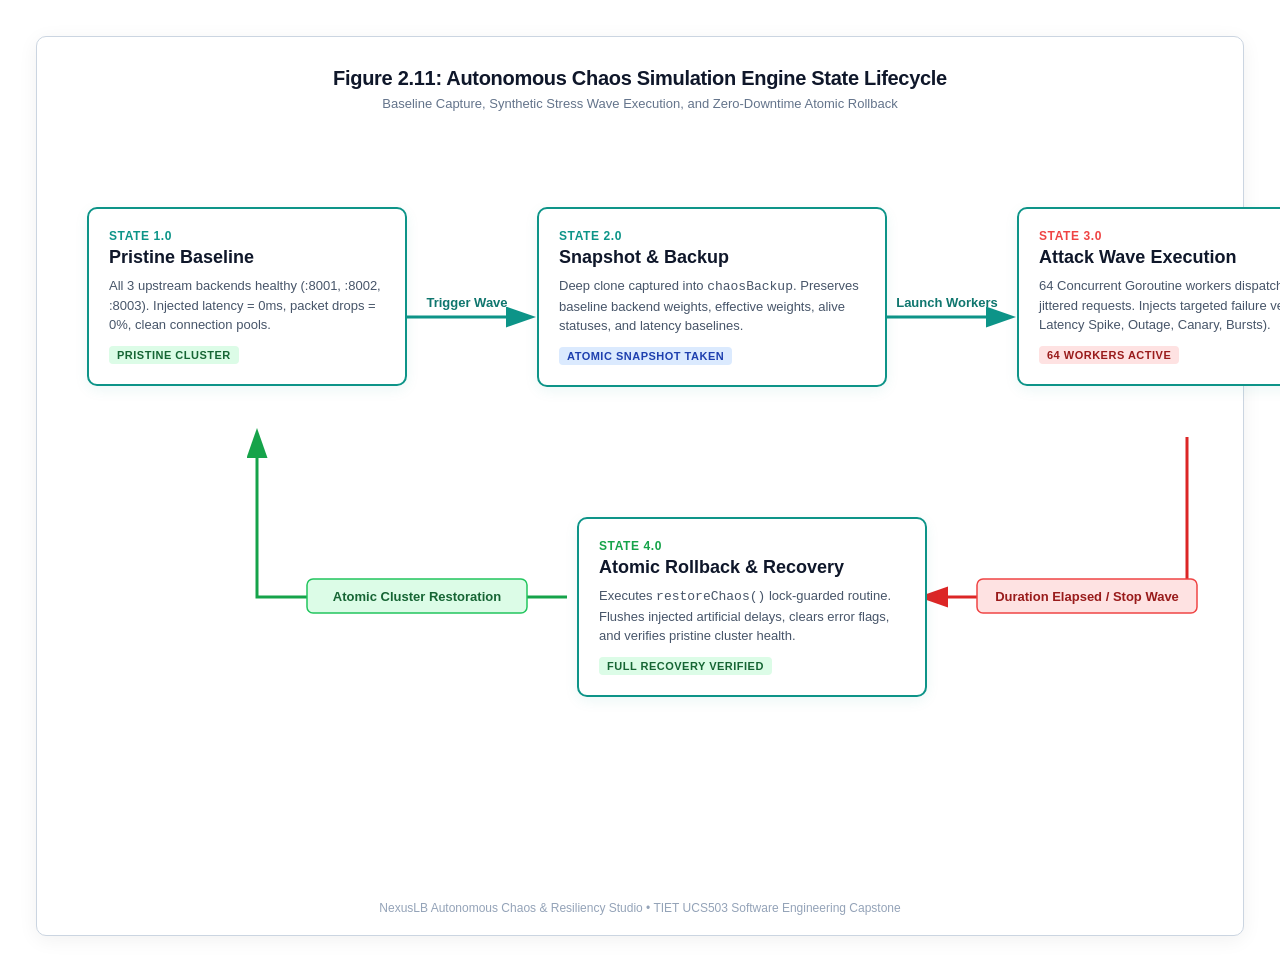
==== EST-report/images/figure_2_11_sim.html @ 875b8e44 "added system architecture and design diagrams with documentation files" ====
<!DOCTYPE html>
<html>
<head>
<meta charset="utf-8">

<style>
  * { box-sizing: border-box; margin: 0; padding: 0; }
  body {
    background: #ffffff;
    font-family: -apple-system, BlinkMacSystemFont, "Segoe UI", Roboto, "Helvetica Neue", Arial, sans-serif;
    color: #1e293b;
    display: flex;
    justify-content: center;
    align-items: center;
    padding: 36px;
  }
  .card {
    background: #ffffff;
    border-radius: 12px;
    box-shadow: 0 4px 20px rgba(0,0,0,0.06);
    border: 1px solid #e2e8f0;
    padding: 28px;
    position: relative;
  }
  .diagram-title {
    font-size: 20px;
    font-weight: 800;
    color: #0f172a;
    text-align: center;
    letter-spacing: -0.3px;
    margin-bottom: 6px;
  }
  .diagram-subtitle {
    font-size: 13px;
    color: #64748b;
    text-align: center;
    margin-bottom: 24px;
    font-weight: 500;
  }
  .entity-box {
    background: #f8fafc;
    border: 2px solid #334155;
    border-radius: 8px;
    padding: 14px 18px;
    text-align: center;
    font-weight: 700;
    font-size: 15px;
    color: #0f172a;
  }
  .process-circle {
    background: #eff6ff;
    border: 2.5px solid #2563eb;
    border-radius: 50%;
    display: flex;
    flex-direction: column;
    justify-content: center;
    align-items: center;
    text-align: center;
    padding: 12px;
  }
  .datastore-box {
    background: #f0fdf4;
    border: 2px solid #16a34a;
    border-radius: 6px;
    padding: 10px 14px;
    text-align: center;
    font-size: 13px;
    font-weight: 600;
    color: #166534;
  }
  .badge {
    display: inline-block;
    padding: 3px 8px;
    border-radius: 4px;
    font-size: 11px;
    font-weight: 700;
    text-transform: uppercase;
    letter-spacing: 0.5px;
  }
  .badge-blue { background: #dbeafe; color: #1e40af; }
  .badge-green { background: #dcfce7; color: #166534; }
  .badge-amber { background: #fef3c7; color: #92400e; }
  .badge-red { background: #fee2e2; color: #991b1b; }
  .badge-purple { background: #f3e8ff; color: #6b21a8; }
</style>

<style>
  .canvas {
    width: 1450px;
    height: 900px;
    position: relative;
    background: #ffffff;
    border: 1px solid #cbd5e1;
    border-radius: 10px;
    padding: 30px;
  }
  .chaos-stage {
    background: #ffffff;
    border: 2.5px solid #0d9488;
    border-radius: 10px;
    box-shadow: 0 4px 14px rgba(13,148,136,0.08);
    position: absolute;
    padding: 20px;
    text-align: left;
  }
  .stage-num {
    font-size: 12px;
    font-weight: 800;
    text-transform: uppercase;
    letter-spacing: 0.6px;
    color: #0d9488;
    margin-bottom: 4px;
  }
  .stage-title {
    font-size: 18px;
    font-weight: 800;
    color: #0f172a;
    margin-bottom: 8px;
  }
  .stage-desc {
    font-size: 13px;
    color: #475569;
    line-height: 1.5;
  }
  .stage-badge {
    margin-top: 10px;
    display: inline-block;
  }
</style>
</head>
<body>
<div class="card canvas">
  <div class="diagram-title">Figure 2.11: Autonomous Chaos Simulation Engine State Lifecycle</div>
  <div class="diagram-subtitle">Baseline Capture, Synthetic Stress Wave Execution, and Zero-Downtime Atomic Rollback</div>

  <!-- SVG Connectors -->
  <svg style="position: absolute; top: 0; left: 0; width: 1450px; height: 900px; pointer-events: none;">
    <defs>
      <marker id="arr-teal" markerWidth="10" markerHeight="10" refX="7" refY="3.5" orient="auto">
        <polygon points="0 0, 10 3.5, 0 7" fill="#0d9488" />
      </marker>
      <marker id="arr-red" markerWidth="10" markerHeight="10" refX="7" refY="3.5" orient="auto">
        <polygon points="0 0, 10 3.5, 0 7" fill="#dc2626" />
      </marker>
      <marker id="arr-green" markerWidth="10" markerHeight="10" refX="7" refY="3.5" orient="auto">
        <polygon points="0 0, 10 3.5, 0 7" fill="#16a34a" />
      </marker>
    </defs>

    <!-- Stage 1 to Stage 2 -->
    <path d="M 370 280 L 490 280" stroke="#0d9488" stroke-width="3" marker-end="url(#arr-teal)" fill="none" />
    <text x="430" y="270" fill="#0f766e" font-size="13" font-weight="800" text-anchor="middle">Trigger Wave</text>

    <!-- Stage 2 to Stage 3 -->
    <path d="M 850 280 L 970 280" stroke="#0d9488" stroke-width="3" marker-end="url(#arr-teal)" fill="none" />
    <text x="910" y="270" fill="#0f766e" font-size="13" font-weight="800" text-anchor="middle">Launch Workers</text>

    <!-- Stage 3 to Stage 4 (Diagonal Down-Left) -->
    <path d="M 1150 400 L 1150 560 L 890 560" stroke="#dc2626" stroke-width="3" marker-end="url(#arr-red)" fill="none" />
    <rect x="940" y="542" width="220" height="34" rx="6" fill="#fee2e2" stroke="#ef4444" stroke-width="1.5" />
    <text x="1050" y="564" fill="#991b1b" font-size="13" font-weight="800" text-anchor="middle">Duration Elapsed / Stop Wave</text>

    <!-- Stage 4 to Stage 1 (Diagonal Up-Left) -->
    <path d="M 530 560 L 220 560 L 220 400" stroke="#16a34a" stroke-width="3" marker-end="url(#arr-green)" fill="none" />
    <rect x="270" y="542" width="220" height="34" rx="6" fill="#dcfce7" stroke="#22c55e" stroke-width="1.5" />
    <text x="380" y="564" fill="#166534" font-size="13" font-weight="800" text-anchor="middle">Atomic Cluster Restoration</text>
  </svg>

  <!-- Stage 1 -->
  <div style="top: 170px; left: 50px; width: 320px;" class="chaos-stage">
    <div class="stage-num">State 1.0</div>
    <div class="stage-title">Pristine Baseline</div>
    <div class="stage-desc">
      All 3 upstream backends healthy (:8001, :8002, :8003). Injected latency = 0ms, packet drops = 0%, clean connection pools.
    </div>
    <div class="stage-badge"><span class="badge badge-green">Pristine Cluster</span></div>
  </div>

  <!-- Stage 2 -->
  <div style="top: 170px; left: 500px; width: 350px;" class="chaos-stage">
    <div class="stage-num">State 2.0</div>
    <div class="stage-title">Snapshot & Backup</div>
    <div class="stage-desc">
      Deep clone captured into <code>chaosBackup</code>. Preserves baseline backend weights, effective weights, alive statuses, and latency baselines.
    </div>
    <div class="stage-badge"><span class="badge badge-blue">Atomic Snapshot Taken</span></div>
  </div>

  <!-- Stage 3 -->
  <div style="top: 170px; left: 980px; width: 360px;" class="chaos-stage" style="border-color: #ef4444;">
    <div class="stage-num" style="color: #ef4444;">State 3.0</div>
    <div class="stage-title">Attack Wave Execution</div>
    <div class="stage-desc">
      64 Concurrent Goroutine workers dispatch Poisson-jittered requests. Injects targeted failure vector (DoS, Latency Spike, Outage, Canary, Bursts).
    </div>
    <div class="stage-badge"><span class="badge badge-red">64 Workers Active</span></div>
  </div>

  <!-- Stage 4 -->
  <div style="top: 480px; left: 540px; width: 350px;" class="chaos-stage" style="border-color: #16a34a;">
    <div class="stage-num" style="color: #16a34a;">State 4.0</div>
    <div class="stage-title">Atomic Rollback & Recovery</div>
    <div class="stage-desc">
      Executes <code>restoreChaos()</code> lock-guarded routine. Flushes injected artificial delays, clears error flags, and verifies pristine cluster health.
    </div>
    <div class="stage-badge"><span class="badge badge-green">Full Recovery Verified</span></div>
  </div>

  <div style="position: absolute; bottom: 20px; left: 0; right: 0; text-align: center; font-size: 12px; color: #94a3b8; font-weight: 500;">
    NexusLB Autonomous Chaos & Resiliency Studio &bull; TIET UCS503 Software Engineering Capstone
  </div>
</div>
</body>
</html>
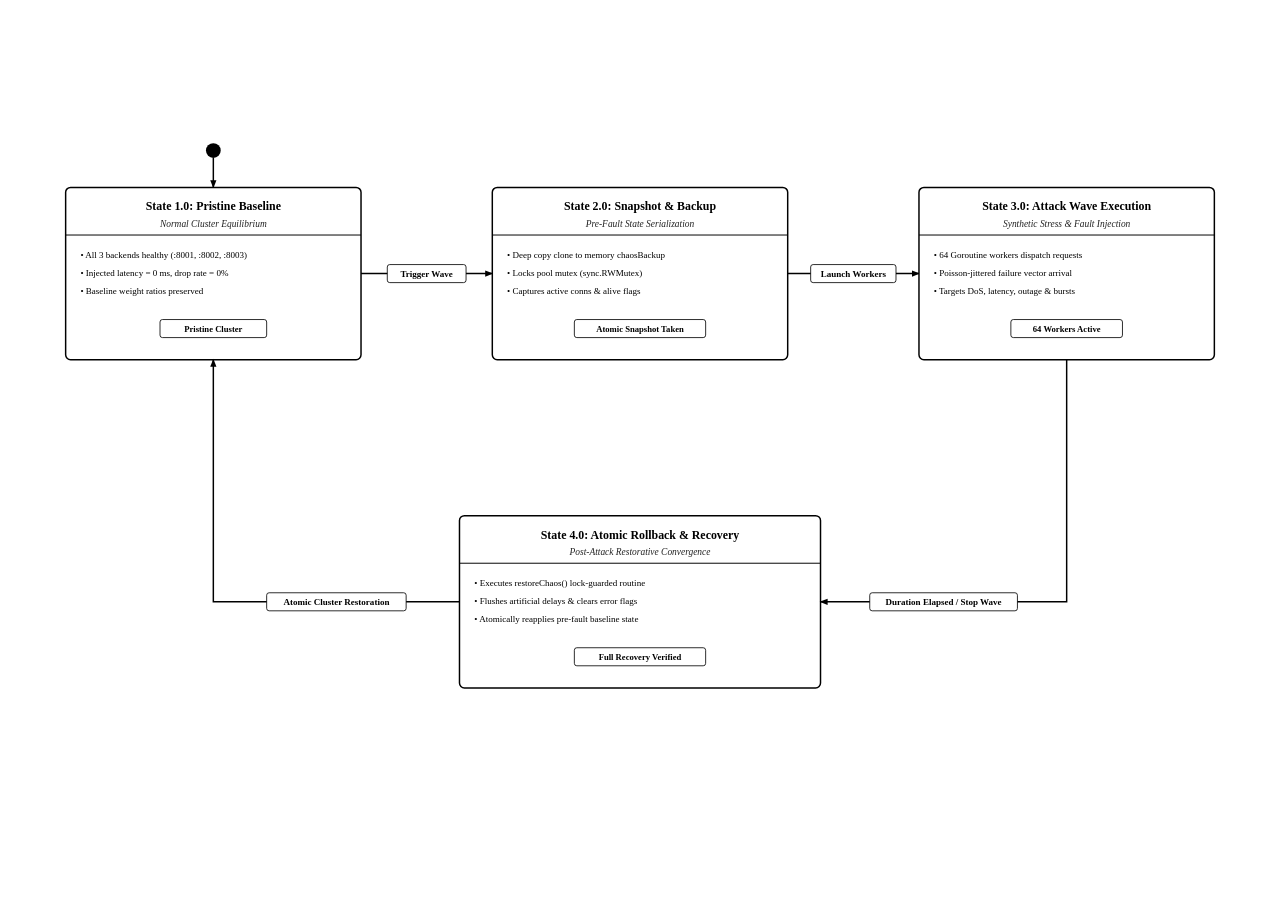
==== commit 277f5b70: "added EST report figures and gitignore scratch directory" ====
--- a/EST-report/images/figure_2_11_sim.html
+++ b/EST-report/images/figure_2_11_sim.html
@@ -1,214 +1,228 @@
 <!DOCTYPE html>
-<html>
+<html lang="en">
 <head>
-<meta charset="utf-8">
-
+<meta charset="UTF-8">
 <style>
   * { box-sizing: border-box; margin: 0; padding: 0; }
-  body {
-    background: #ffffff;
-    font-family: -apple-system, BlinkMacSystemFont, "Segoe UI", Roboto, "Helvetica Neue", Arial, sans-serif;
-    color: #1e293b;
+  html, body {
+    margin: 0;
+    padding: 0;
+    overflow: hidden;
+    background-color: #FFFFFF;
+    font-family: "Latin Modern Roman", "Computer Modern", "Times New Roman", Times, serif;
     display: flex;
     justify-content: center;
     align-items: center;
-    padding: 36px;
-  }
-  .card {
-    background: #ffffff;
-    border-radius: 12px;
-    box-shadow: 0 4px 20px rgba(0,0,0,0.06);
-    border: 1px solid #e2e8f0;
-    padding: 28px;
+    width: 100%;
+    height: 100%;
+  }
+  .canvas {
+    width: 1560px;
+    height: 800px;
+    background: #FFFFFF;
     position: relative;
   }
-  .diagram-title {
-    font-size: 20px;
-    font-weight: 800;
-    color: #0f172a;
-    text-align: center;
-    letter-spacing: -0.3px;
-    margin-bottom: 6px;
-  }
-  .diagram-subtitle {
-    font-size: 13px;
-    color: #64748b;
-    text-align: center;
-    margin-bottom: 24px;
-    font-weight: 500;
-  }
-  .entity-box {
-    background: #f8fafc;
-    border: 2px solid #334155;
-    border-radius: 8px;
-    padding: 14px 18px;
-    text-align: center;
-    font-weight: 700;
-    font-size: 15px;
-    color: #0f172a;
-  }
-  .process-circle {
-    background: #eff6ff;
-    border: 2.5px solid #2563eb;
-    border-radius: 50%;
-    display: flex;
-    flex-direction: column;
-    justify-content: center;
-    align-items: center;
-    text-align: center;
-    padding: 12px;
-  }
-  .datastore-box {
-    background: #f0fdf4;
-    border: 2px solid #16a34a;
-    border-radius: 6px;
-    padding: 10px 14px;
-    text-align: center;
-    font-size: 13px;
-    font-weight: 600;
-    color: #166534;
-  }
-  .badge {
-    display: inline-block;
-    padding: 3px 8px;
-    border-radius: 4px;
+  svg {
+    width: 100%;
+    height: 100%;
+    overflow: visible;
+  }
+
+  /* State Boxes */
+  .state-box {
+    fill: #FFFFFF;
+    stroke: #000000;
+    stroke-width: 1.8px;
+    rx: 6px;
+  }
+  .state-divider {
+    stroke: #000000;
+    stroke-width: 1.2px;
+  }
+
+  /* Typography */
+  .state-title {
+    font-size: 14.5px;
+    font-weight: bold;
+    fill: #000000;
+    text-anchor: middle;
+  }
+  .state-sub {
+    font-size: 11.5px;
+    font-weight: normal;
+    font-style: italic;
+    fill: #222222;
+    text-anchor: middle;
+  }
+  .bullet-text {
     font-size: 11px;
-    font-weight: 700;
-    text-transform: uppercase;
-    letter-spacing: 0.5px;
-  }
-  .badge-blue { background: #dbeafe; color: #1e40af; }
-  .badge-green { background: #dcfce7; color: #166534; }
-  .badge-amber { background: #fef3c7; color: #92400e; }
-  .badge-red { background: #fee2e2; color: #991b1b; }
-  .badge-purple { background: #f3e8ff; color: #6b21a8; }
-</style>
-
-<style>
-  .canvas {
-    width: 1450px;
-    height: 900px;
-    position: relative;
-    background: #ffffff;
-    border: 1px solid #cbd5e1;
-    border-radius: 10px;
-    padding: 30px;
-  }
-  .chaos-stage {
-    background: #ffffff;
-    border: 2.5px solid #0d9488;
-    border-radius: 10px;
-    box-shadow: 0 4px 14px rgba(13,148,136,0.08);
-    position: absolute;
-    padding: 20px;
-    text-align: left;
-  }
-  .stage-num {
-    font-size: 12px;
-    font-weight: 800;
-    text-transform: uppercase;
-    letter-spacing: 0.6px;
-    color: #0d9488;
-    margin-bottom: 4px;
-  }
-  .stage-title {
-    font-size: 18px;
-    font-weight: 800;
-    color: #0f172a;
-    margin-bottom: 8px;
-  }
-  .stage-desc {
-    font-size: 13px;
-    color: #475569;
-    line-height: 1.5;
-  }
-  .stage-badge {
-    margin-top: 10px;
-    display: inline-block;
+    font-weight: normal;
+    fill: #000000;
+    text-anchor: start;
+  }
+  .status-pill-bg {
+    fill: #FFFFFF;
+    stroke: #000000;
+    stroke-width: 1px;
+    rx: 3px;
+  }
+  .status-pill-text {
+    font-size: 10.5px;
+    font-weight: bold;
+    fill: #000000;
+    text-anchor: middle;
+  }
+
+  /* Initial Pseudo-State Node */
+  .init-node {
+    fill: #000000;
+  }
+
+  /* Connectors */
+  .conn-solid {
+    fill: none;
+    stroke: #000000;
+    stroke-width: 1.8px;
+  }
+
+  /* Badges & Labels */
+  .badge-bg {
+    fill: #FFFFFF;
+    stroke: #000000;
+    stroke-width: 1px;
+    rx: 3px;
+  }
+  .badge-text {
+    font-size: 11px;
+    font-weight: bold;
+    fill: #000000;
+    text-anchor: middle;
   }
 </style>
 </head>
 <body>
-<div class="card canvas">
-  <div class="diagram-title">Figure 2.11: Autonomous Chaos Simulation Engine State Lifecycle</div>
-  <div class="diagram-subtitle">Baseline Capture, Synthetic Stress Wave Execution, and Zero-Downtime Atomic Rollback</div>
-
-  <!-- SVG Connectors -->
-  <svg style="position: absolute; top: 0; left: 0; width: 1450px; height: 900px; pointer-events: none;">
-    <defs>
-      <marker id="arr-teal" markerWidth="10" markerHeight="10" refX="7" refY="3.5" orient="auto">
-        <polygon points="0 0, 10 3.5, 0 7" fill="#0d9488" />
-      </marker>
-      <marker id="arr-red" markerWidth="10" markerHeight="10" refX="7" refY="3.5" orient="auto">
-        <polygon points="0 0, 10 3.5, 0 7" fill="#dc2626" />
-      </marker>
-      <marker id="arr-green" markerWidth="10" markerHeight="10" refX="7" refY="3.5" orient="auto">
-        <polygon points="0 0, 10 3.5, 0 7" fill="#16a34a" />
-      </marker>
-    </defs>
-
-    <!-- Stage 1 to Stage 2 -->
-    <path d="M 370 280 L 490 280" stroke="#0d9488" stroke-width="3" marker-end="url(#arr-teal)" fill="none" />
-    <text x="430" y="270" fill="#0f766e" font-size="13" font-weight="800" text-anchor="middle">Trigger Wave</text>
-
-    <!-- Stage 2 to Stage 3 -->
-    <path d="M 850 280 L 970 280" stroke="#0d9488" stroke-width="3" marker-end="url(#arr-teal)" fill="none" />
-    <text x="910" y="270" fill="#0f766e" font-size="13" font-weight="800" text-anchor="middle">Launch Workers</text>
-
-    <!-- Stage 3 to Stage 4 (Diagonal Down-Left) -->
-    <path d="M 1150 400 L 1150 560 L 890 560" stroke="#dc2626" stroke-width="3" marker-end="url(#arr-red)" fill="none" />
-    <rect x="940" y="542" width="220" height="34" rx="6" fill="#fee2e2" stroke="#ef4444" stroke-width="1.5" />
-    <text x="1050" y="564" fill="#991b1b" font-size="13" font-weight="800" text-anchor="middle">Duration Elapsed / Stop Wave</text>
-
-    <!-- Stage 4 to Stage 1 (Diagonal Up-Left) -->
-    <path d="M 530 560 L 220 560 L 220 400" stroke="#16a34a" stroke-width="3" marker-end="url(#arr-green)" fill="none" />
-    <rect x="270" y="542" width="220" height="34" rx="6" fill="#dcfce7" stroke="#22c55e" stroke-width="1.5" />
-    <text x="380" y="564" fill="#166534" font-size="13" font-weight="800" text-anchor="middle">Atomic Cluster Restoration</text>
-  </svg>
-
-  <!-- Stage 1 -->
-  <div style="top: 170px; left: 50px; width: 320px;" class="chaos-stage">
-    <div class="stage-num">State 1.0</div>
-    <div class="stage-title">Pristine Baseline</div>
-    <div class="stage-desc">
-      All 3 upstream backends healthy (:8001, :8002, :8003). Injected latency = 0ms, packet drops = 0%, clean connection pools.
-    </div>
-    <div class="stage-badge"><span class="badge badge-green">Pristine Cluster</span></div>
-  </div>
-
-  <!-- Stage 2 -->
-  <div style="top: 170px; left: 500px; width: 350px;" class="chaos-stage">
-    <div class="stage-num">State 2.0</div>
-    <div class="stage-title">Snapshot & Backup</div>
-    <div class="stage-desc">
-      Deep clone captured into <code>chaosBackup</code>. Preserves baseline backend weights, effective weights, alive statuses, and latency baselines.
-    </div>
-    <div class="stage-badge"><span class="badge badge-blue">Atomic Snapshot Taken</span></div>
-  </div>
-
-  <!-- Stage 3 -->
-  <div style="top: 170px; left: 980px; width: 360px;" class="chaos-stage" style="border-color: #ef4444;">
-    <div class="stage-num" style="color: #ef4444;">State 3.0</div>
-    <div class="stage-title">Attack Wave Execution</div>
-    <div class="stage-desc">
-      64 Concurrent Goroutine workers dispatch Poisson-jittered requests. Injects targeted failure vector (DoS, Latency Spike, Outage, Canary, Bursts).
-    </div>
-    <div class="stage-badge"><span class="badge badge-red">64 Workers Active</span></div>
-  </div>
-
-  <!-- Stage 4 -->
-  <div style="top: 480px; left: 540px; width: 350px;" class="chaos-stage" style="border-color: #16a34a;">
-    <div class="stage-num" style="color: #16a34a;">State 4.0</div>
-    <div class="stage-title">Atomic Rollback & Recovery</div>
-    <div class="stage-desc">
-      Executes <code>restoreChaos()</code> lock-guarded routine. Flushes injected artificial delays, clears error flags, and verifies pristine cluster health.
-    </div>
-    <div class="stage-badge"><span class="badge badge-green">Full Recovery Verified</span></div>
-  </div>
-
-  <div style="position: absolute; bottom: 20px; left: 0; right: 0; text-align: center; font-size: 12px; color: #94a3b8; font-weight: 500;">
-    NexusLB Autonomous Chaos & Resiliency Studio &bull; TIET UCS503 Software Engineering Capstone
-  </div>
+<div class="canvas">
+<svg viewBox="0 0 1560 800" xmlns="http://www.w3.org/2000/svg">
+  <defs>
+    <marker id="arrow" viewBox="0 0 10 10" refX="8" refY="5" markerWidth="6" markerHeight="6" orient="auto-start-reverse">
+      <path d="M 0 1.5 L 9 5 L 0 8.5 z" fill="#000000" />
+    </marker>
+  </defs>
+
+  <!-- ==================== INITIAL PSEUDO-STATE (UML STANDARD) ==================== -->
+  <!-- Clean vertical entry from top into State 1.0 center (X=260) -->
+  <circle class="init-node" cx="260" cy="35" r="9" />
+  <path class="conn-solid" d="M 260 44 L 260 80" marker-end="url(#arrow)" />
+
+
+  <!-- ==================== STATE 1.0: PRISTINE BASELINE (X=80, Y=80, W=360, H=210) ==================== -->
+  <g transform="translate(80, 80)">
+    <rect class="state-box" x="0" y="0" width="360" height="210" />
+    <text class="state-title" x="180" y="28">State 1.0: Pristine Baseline</text>
+    <text class="state-sub" x="180" y="48">Normal Cluster Equilibrium</text>
+    <line class="state-divider" x1="0" y1="58" x2="360" y2="58" />
+
+    <text class="bullet-text" x="18" y="86">&bull; All 3 backends healthy (:8001, :8002, :8003)</text>
+    <text class="bullet-text" x="18" y="108">&bull; Injected latency = 0 ms, drop rate = 0%</text>
+    <text class="bullet-text" x="18" y="130">&bull; Baseline weight ratios preserved</text>
+
+    <!-- Status Invariant Badge -->
+    <g transform="translate(180, 172)">
+      <rect class="status-pill-bg" x="-65" y="-11" width="130" height="22" />
+      <text class="status-pill-text" x="0" y="4">Pristine Cluster</text>
+    </g>
+  </g>
+
+  <!-- Connector: State 1.0 -> State 2.0 (Spans X=440 to X=600, 160px clear gap) -->
+  <path class="conn-solid" d="M 440 185 L 600 185" marker-end="url(#arrow)" />
+  <g transform="translate(520, 185)">
+    <rect class="badge-bg" x="-48" y="-11" width="96" height="22" />
+    <text class="badge-text" x="0" y="4">Trigger Wave</text>
+  </g>
+
+
+  <!-- ==================== STATE 2.0: SNAPSHOT & BACKUP (X=600, Y=80, W=360, H=210) ==================== -->
+  <g transform="translate(600, 80)">
+    <rect class="state-box" x="0" y="0" width="360" height="210" />
+    <text class="state-title" x="180" y="28">State 2.0: Snapshot &amp; Backup</text>
+    <text class="state-sub" x="180" y="48">Pre-Fault State Serialization</text>
+    <line class="state-divider" x1="0" y1="58" x2="360" y2="58" />
+
+    <text class="bullet-text" x="18" y="86">&bull; Deep copy clone to memory chaosBackup</text>
+    <text class="bullet-text" x="18" y="108">&bull; Locks pool mutex (sync.RWMutex)</text>
+    <text class="bullet-text" x="18" y="130">&bull; Captures active conns &amp; alive flags</text>
+
+    <!-- Status Invariant Badge -->
+    <g transform="translate(180, 172)">
+      <rect class="status-pill-bg" x="-80" y="-11" width="160" height="22" />
+      <text class="status-pill-text" x="0" y="4">Atomic Snapshot Taken</text>
+    </g>
+  </g>
+
+  <!-- Connector: State 2.0 -> State 3.0 (Spans X=960 to X=1120, 160px clear gap) -->
+  <path class="conn-solid" d="M 960 185 L 1120 185" marker-end="url(#arrow)" />
+  <g transform="translate(1040, 185)">
+    <rect class="badge-bg" x="-52" y="-11" width="104" height="22" />
+    <text class="badge-text" x="0" y="4">Launch Workers</text>
+  </g>
+
+
+  <!-- ==================== STATE 3.0: ATTACK WAVE EXECUTION (X=1120, Y=80, W=360, H=210) ==================== -->
+  <g transform="translate(1120, 80)">
+    <rect class="state-box" x="0" y="0" width="360" height="210" />
+    <text class="state-title" x="180" y="28">State 3.0: Attack Wave Execution</text>
+    <text class="state-sub" x="180" y="48">Synthetic Stress &amp; Fault Injection</text>
+    <line class="state-divider" x1="0" y1="58" x2="360" y2="58" />
+
+    <text class="bullet-text" x="18" y="86">&bull; 64 Goroutine workers dispatch requests</text>
+    <text class="bullet-text" x="18" y="108">&bull; Poisson-jittered failure vector arrival</text>
+    <text class="bullet-text" x="18" y="130">&bull; Targets DoS, latency, outage &amp; bursts</text>
+
+    <!-- Status Invariant Badge -->
+    <g transform="translate(180, 172)">
+      <rect class="status-pill-bg" x="-68" y="-11" width="136" height="22" />
+      <text class="status-pill-text" x="0" y="4">64 Workers Active</text>
+    </g>
+  </g>
+
+
+  <!-- ==================== STATE 4.0: ATOMIC ROLLBACK (X=560, Y=480, W=440, H=210) ==================== -->
+  <g transform="translate(560, 480)">
+    <rect class="state-box" x="0" y="0" width="440" height="210" />
+    <text class="state-title" x="220" y="28">State 4.0: Atomic Rollback &amp; Recovery</text>
+    <text class="state-sub" x="220" y="48">Post-Attack Restorative Convergence</text>
+    <line class="state-divider" x1="0" y1="58" x2="440" y2="58" />
+
+    <text class="bullet-text" x="18" y="86">&bull; Executes restoreChaos() lock-guarded routine</text>
+    <text class="bullet-text" x="18" y="108">&bull; Flushes artificial delays &amp; clears error flags</text>
+    <text class="bullet-text" x="18" y="130">&bull; Atomically reapplies pre-fault baseline state</text>
+
+    <!-- Status Invariant Badge -->
+    <g transform="translate(220, 172)">
+      <rect class="status-pill-bg" x="-80" y="-11" width="160" height="22" />
+      <text class="status-pill-text" x="0" y="4">Full Recovery Verified</text>
+    </g>
+  </g>
+
+
+  <!-- ==================== SYMMETRICAL RETURN LOOP CONNECTORS ==================== -->
+  <!-- State 3.0 -> State 4.0 -->
+  <!-- Drops from bottom center of State 3.0 (X=1300, Y=290) to Y=585, then left into State 4.0 (X=1000) -->
+  <path class="conn-solid" d="M 1300 290 L 1300 585 L 1000 585" marker-end="url(#arrow)" />
+  <g transform="translate(1150, 585)">
+    <rect class="badge-bg" x="-90" y="-11" width="180" height="22" />
+    <text class="badge-text" x="0" y="4">Duration Elapsed / Stop Wave</text>
+  </g>
+
+  <!-- State 4.0 -> State 1.0 -->
+  <!-- Exits left of State 4.0 (X=560, Y=585) horizontally to X=260, then straight up into State 1.0 (Y=290) -->
+  <path class="conn-solid" d="M 560 585 L 260 585 L 260 290" marker-end="url(#arrow)" />
+  <g transform="translate(410, 585)">
+    <rect class="badge-bg" x="-85" y="-11" width="170" height="22" />
+    <text class="badge-text" x="0" y="4">Atomic Cluster Restoration</text>
+  </g>
+
+</svg>
 </div>
 </body>
 </html>
